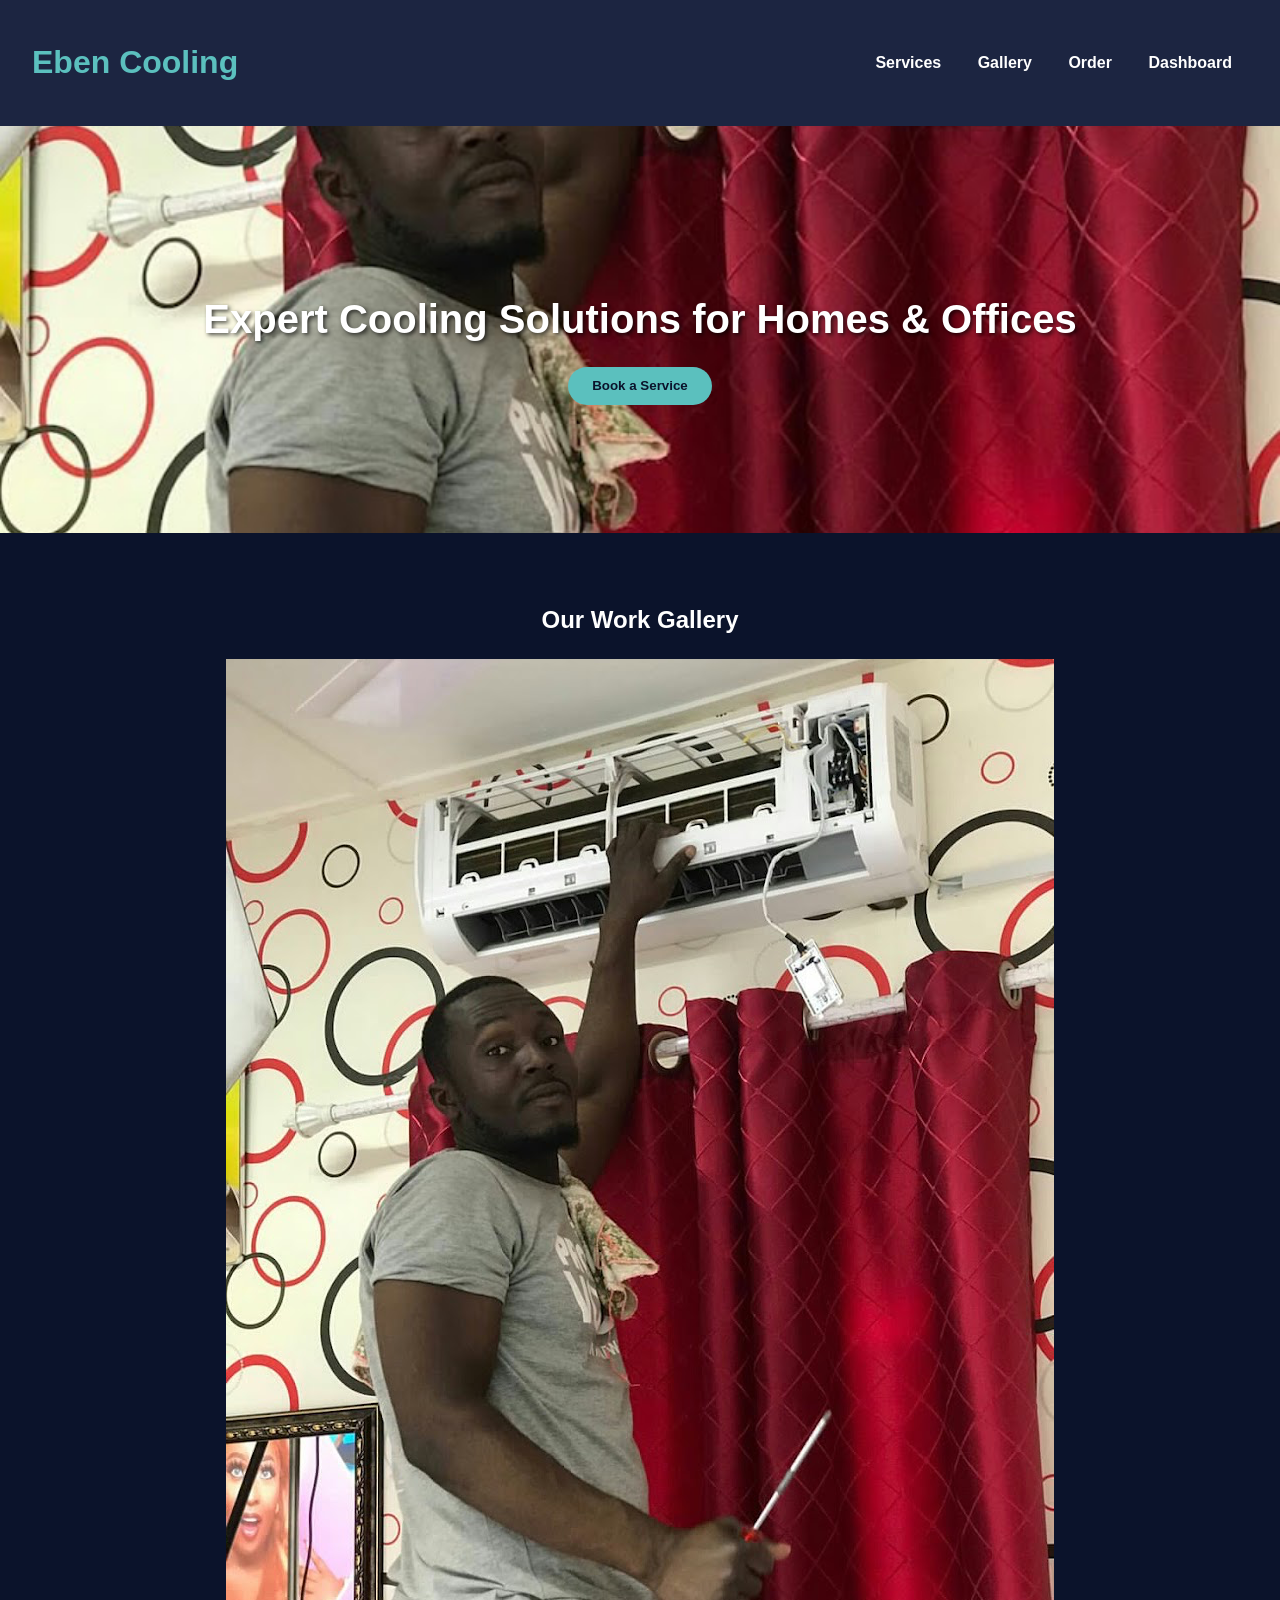
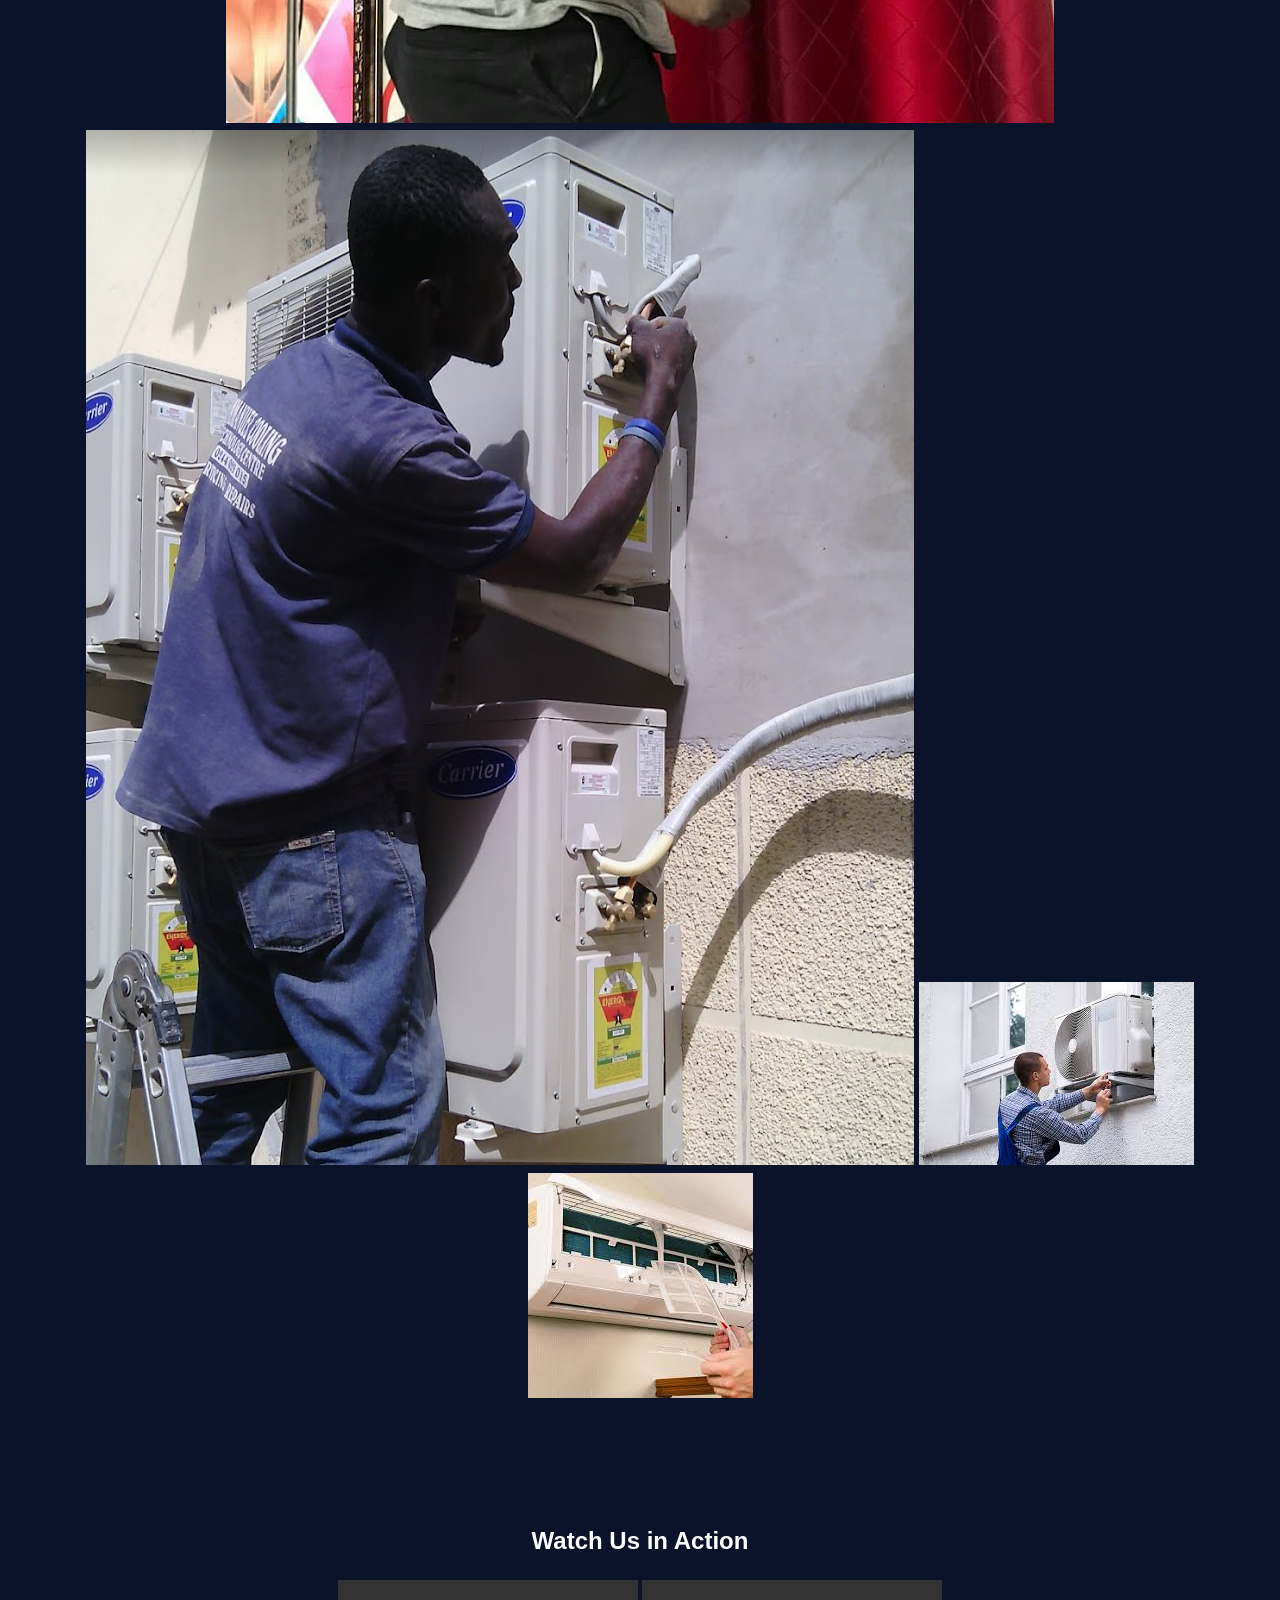
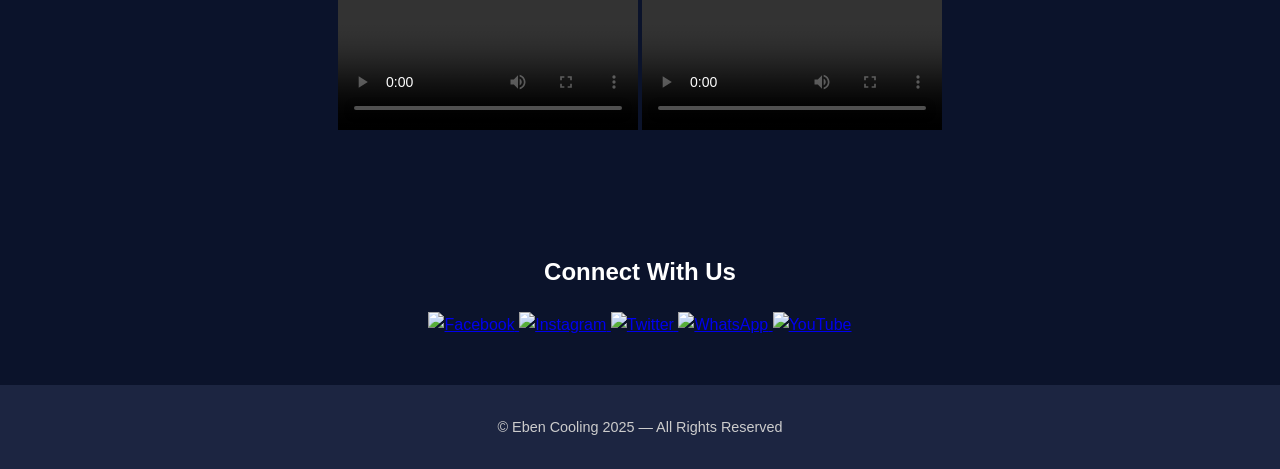
==== index.html @ 66807054 "Update index.html" ====
<!DOCTYPE html>
<html lang="en">
<head>
  <meta charset="UTF-8" />
  <meta name="viewport" content="width=device-width, initial-scale=1.0" />
  <title>Eben Cooling</title>
  <link rel="stylesheet" href="../css/style.css">
  <style>
body {
  margin: 0;
  font-family: 'Segoe UI', sans-serif;
  background-color: #0b132b;
  color: white;
  line-height: 1.6;
}
header {
  background: #1c2541;
  display: flex;
  justify-content: space-between;
  align-items: center;
  padding: 1rem 2rem;
}
header h1 { color: #5bc0be; }
nav a {
  color: white;
  text-decoration: none;
  margin: 0 1rem;
  font-weight: bold;
}
nav a:hover { color: #5bc0be; }
section { padding: 3rem 2rem; text-align: center; }
.btn {
  background: #5bc0be;
  color: #0b132b;
  padding: 0.7rem 1.5rem;
  border: none;
  border-radius: 30px;
  font-weight: bold;
  cursor: pointer;
}
.btn:hover { background: #3aafa9; }
footer {
  background: #1c2541;
  text-align: center;
  padding: 1rem;
  color: #ccc;
  font-size: 0.9rem;
}
   

</style>
  <style>
    .hero {
      background: url('images/banner.PNG') center/cover no-repeat;
      text-align: center;
      padding: 8rem 2rem;
      color: white;
    }
    .hero h2 {
      font-size: 2.5rem;
      margin-bottom: 1rem;
      text-shadow: 2px 2px 4px rgba(0,0,0,0.7);
    }
  </style>
</head>
<body>
  <header>
    <h1>Eben Cooling</h1>
    <nav>
      <a href="services.html">Services</a>
      <a href="gallery.html">Gallery</a>
      <a href="order.html">Order</a>
      <a href="dashboard.html">Dashboard</a>
    </nav>
  </header>

 
  <section class="hero">
    <h2>Expert Cooling Solutions for Homes & Offices</h2>
    <button class="btn" onclick="window.location.href='order.html'">Book a Service</button>
  </section>
  

<style>
  /* Gallery Section */
gallery {
    display: grid;
    grid-template-columns: repeat(auto-fit, minmax(250px, 1fr));
    gap: 20px;
    padding: 20px;
}

/* Images */
gallery img {
    width: 100%;
    height: 250px;
    object-fit: cover;
    border-radius: 12px;
    box-shadow: 0 4px 10px rgba(0,0,0,0.2);
    transition: transform 0.3s ease;
}

/* Hover Effect */
gallery img:hover {
    transform: scale(1.05);
}
  </style>
  <!-- 📸 Picture Gallery -->
  <section id="gallery" class="section">
    <h2>Our Work Gallery</h2>
    <div class="gallery">
      <img src="images/banner.PNG" alt="AC Installation">
      <img src="images/boss.PNG" alt="Repair Work">
      <img src="images/three.jpg" alt="Team on site">
      <img src="images/two.jpg" alt="AC Cleaning">
    </div>
  </section>

  <!-- 🎥 Video Section -->
  <section id="gallery" class="section">
    <h2>Watch Us in Action</h2>
    <div class="gallery">
      <video controls>
        <source src="images/Video.MP4" type="video/MP4">
        Your browser does not support the video tag.
      </video>

      <video controls>
        <source src="images/Video2.MP4" type="video/mp4">
        Your browser does not support the video tag.
      </video>
    </div>
  </section>

<style>

/* Social Media Section */
social-section{
    text-align:center;
    padding:20px;
}

/* Icons in one straight line */
social-icons{
    display:flex;
    justify-content:center;
    align-items:center;
    gap:15px;
}

/* Small Icons */
social-icons a img{
    width:35px;
    height:35px;
    transition:0.3s;
}

/* Hover Effect */
social-icons a img:hover{
    transform:scale(1.1);
}

</style>
  <!-- Social Media Section -->
<section class="social-section">
    <h2>Connect With Us</h2>

    <div class="social-icons">
        <a href="https://facebook.com" target="_blank">
            <img src="https://cdn-icons-png.flaticon.com/512/733/733547.png" alt="Facebook">
        </a>

        <a href="https://instagram.com" target="_blank">
            <img src="https://cdn-icons-png.flaticon.com/512/2111/2111463.png" alt="Instagram">
        </a>

        <a href="https://twitter.com" target="_blank">
            <img src="https://cdn-icons-png.flaticon.com/512/733/733579.png" alt="Twitter">
        </a>

        <a href="https://wa.me/+233546272755" target="_blank">
            <img src="https://cdn-icons-png.flaticon.com/512/733/733585.png" alt="WhatsApp">
        </a>

        <a href="https://youtube.com" target="_blank">
            <img src="https://cdn-icons-png.flaticon.com/512/1384/1384060.png" alt="YouTube">
        </a>
    </div>
</section>

  <footer>
    <p>© Eben Cooling 2025 — All Rights Reserved</p>
  </footer>
</body>
</html>
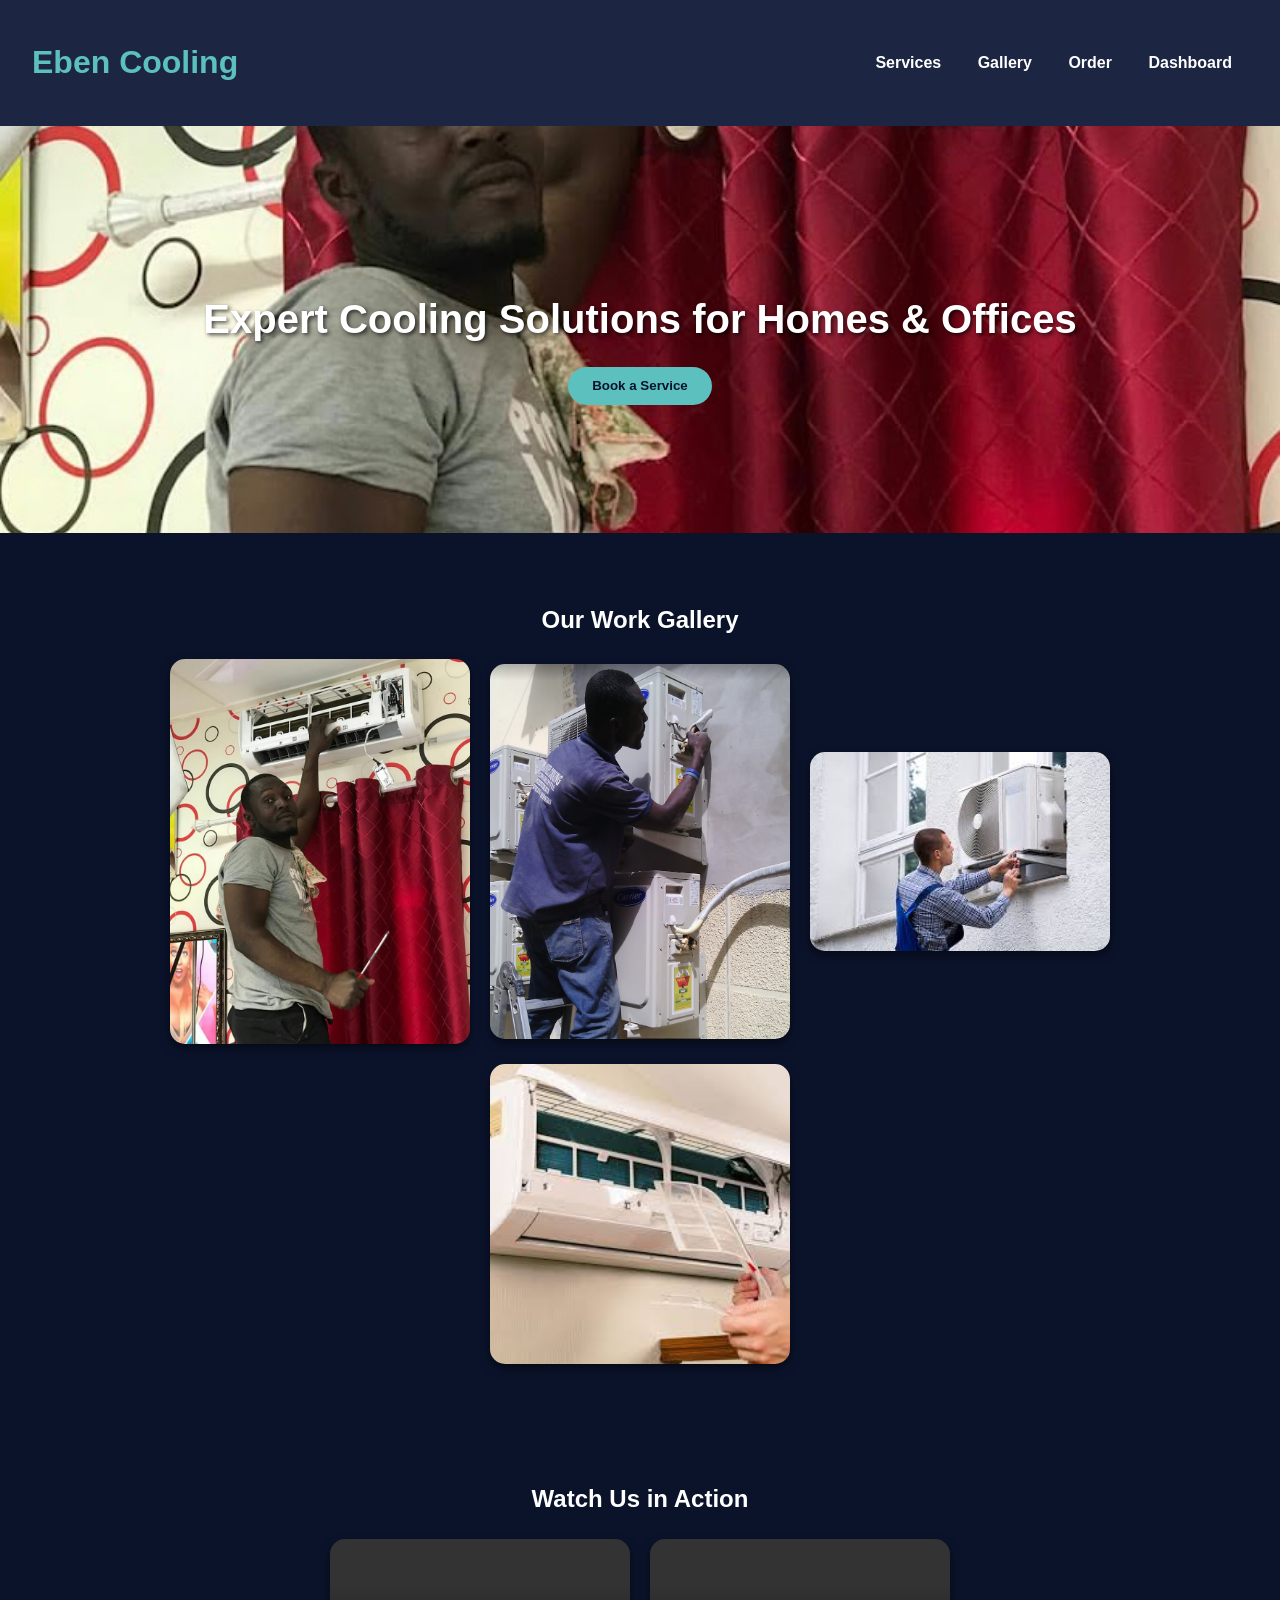
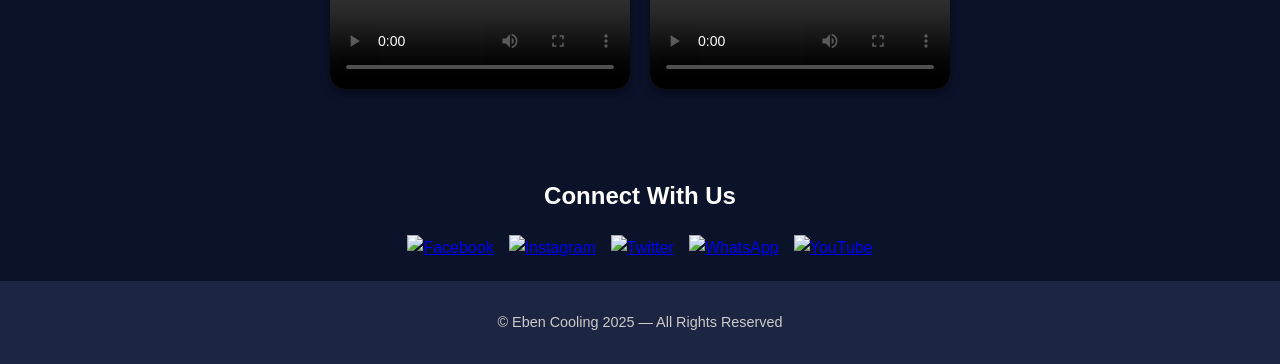
==== commit 85810e0e: "Update index.html" ====
--- a/index.html
+++ b/index.html
@@ -79,32 +79,25 @@
     <h2>Expert Cooling Solutions for Homes & Offices</h2>
     <button class="btn" onclick="window.location.href='order.html'">Book a Service</button>
   </section>
-  
 
-<style>
-  /* Gallery Section */
-gallery {
-    display: grid;
-    grid-template-columns: repeat(auto-fit, minmax(250px, 1fr));
-    gap: 20px;
-    padding: 20px;
+  <style>
+    .gallery{
+    display:flex;
+    justify-content:center;
+    align-items:center;
+    flex-wrap:wrap;
+    gap:20px;
+    margin-top:20px;
 }
 
-/* Images */
-gallery img {
-    width: 100%;
-    height: 250px;
-    object-fit: cover;
-    border-radius: 12px;
-    box-shadow: 0 4px 10px rgba(0,0,0,0.2);
-    transition: transform 0.3s ease;
+.gallery img,
+.gallery video{
+    width:300px;
+    border-radius:15px;
+    box-shadow:0 4px 10px rgba(0,0,0,0.5);
 }
+    </style>
 
-/* Hover Effect */
-gallery img:hover {
-    transform: scale(1.05);
-}
-  </style>
   <!-- 📸 Picture Gallery -->
   <section id="gallery" class="section">
     <h2>Our Work Gallery</h2>
@@ -135,13 +128,13 @@
 <style>
 
 /* Social Media Section */
-social-section{
+.social-section{
     text-align:center;
     padding:20px;
 }
 
 /* Icons in one straight line */
-social-icons{
+.social-icons{
     display:flex;
     justify-content:center;
     align-items:center;
@@ -149,14 +142,14 @@
 }
 
 /* Small Icons */
-social-icons a img{
+.social-icons a img{
     width:35px;
     height:35px;
     transition:0.3s;
 }
 
 /* Hover Effect */
-social-icons a img:hover{
+.social-icons a img:hover{
     transform:scale(1.1);
 }
 
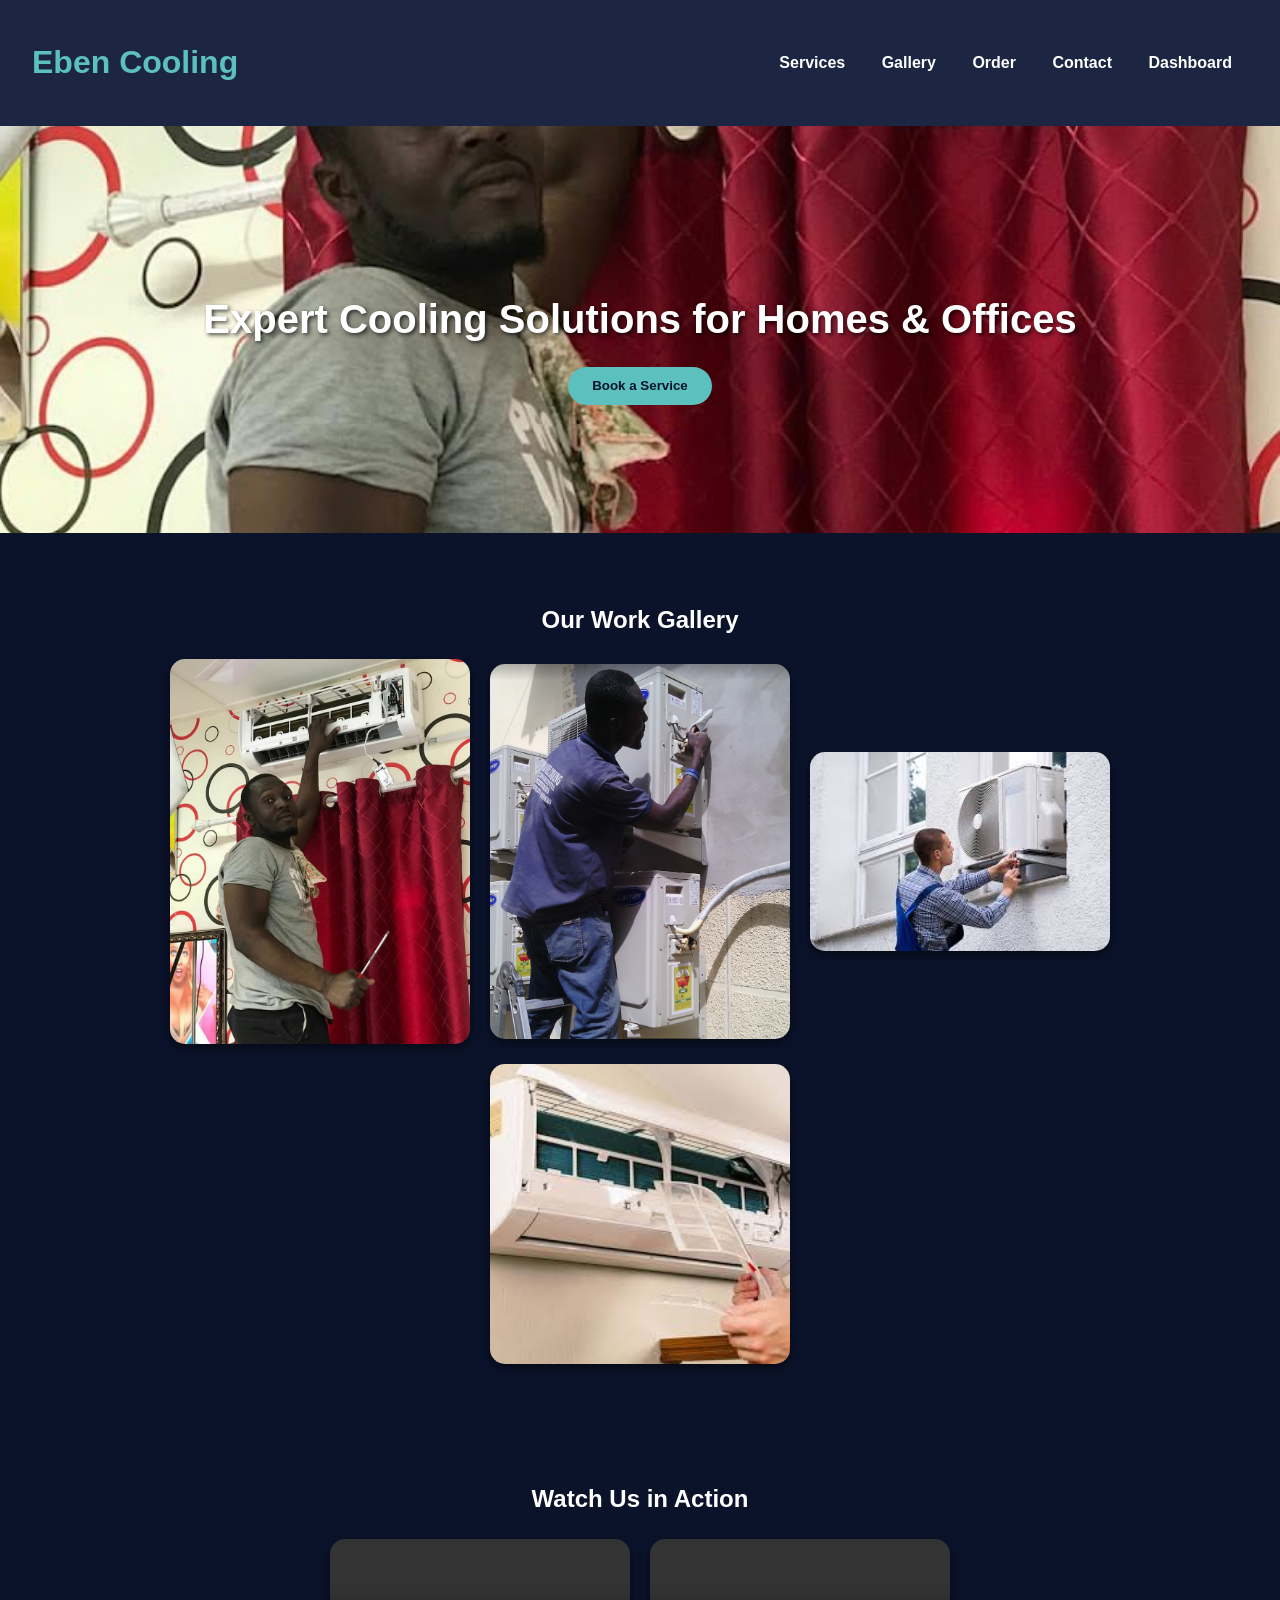
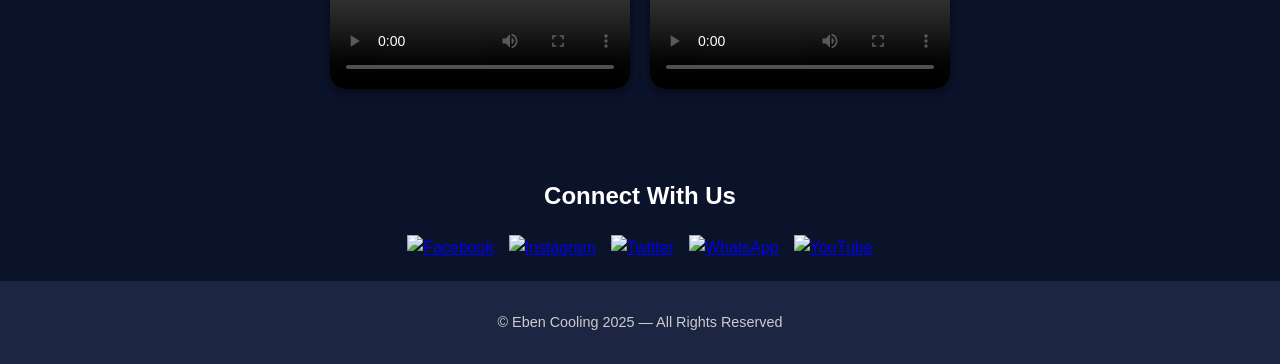
==== commit d48624cc: "Update index.html" ====
--- a/index.html
+++ b/index.html
@@ -70,6 +70,7 @@
       <a href="services.html">Services</a>
       <a href="gallery.html">Gallery</a>
       <a href="order.html">Order</a>
+      <a href="contact.html">Contact</a>
       <a href="dashboard.html">Dashboard</a>
     </nav>
   </header>
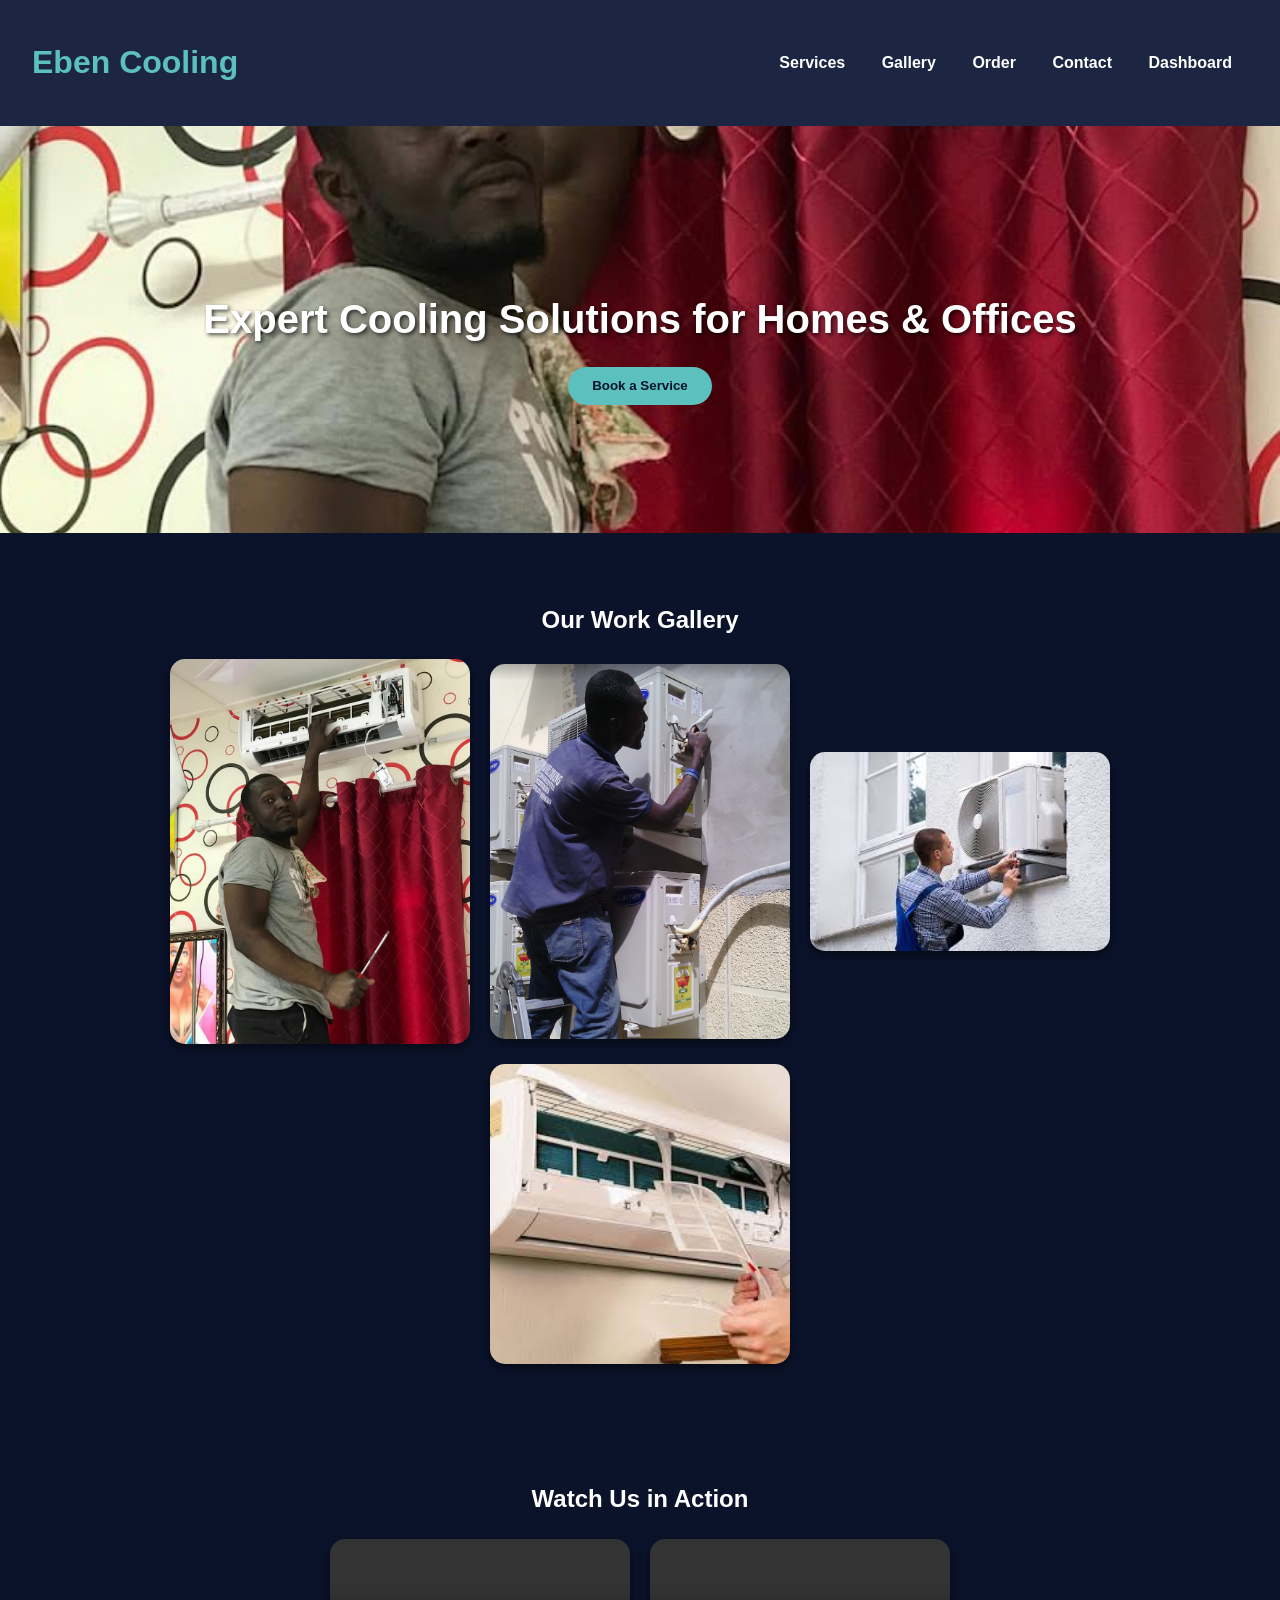
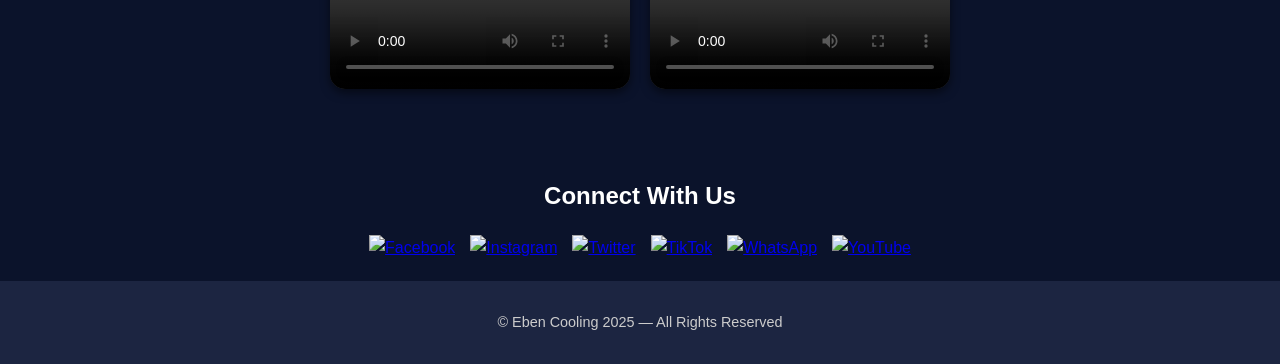
==== commit 739c7c4d: "Update index.html" ====
--- a/index.html
+++ b/index.html
@@ -172,11 +172,15 @@
             <img src="https://cdn-icons-png.flaticon.com/512/733/733579.png" alt="Twitter">
         </a>
 
+      <a href="https://tiktok.com/@ebencooling" target="_blank">
+    <img src="https://cdn-icons-png.flaticon.com/512/3046/3046121.png" alt="TikTok">
+</a>
+
         <a href="https://wa.me/+233546272755" target="_blank">
             <img src="https://cdn-icons-png.flaticon.com/512/733/733585.png" alt="WhatsApp">
         </a>
 
-        <a href="https://youtube.com" target="_blank">
+        <a href="https://youtube.com/@ebencoolingtechnologycente4250" target="_blank">
             <img src="https://cdn-icons-png.flaticon.com/512/1384/1384060.png" alt="YouTube">
         </a>
     </div>
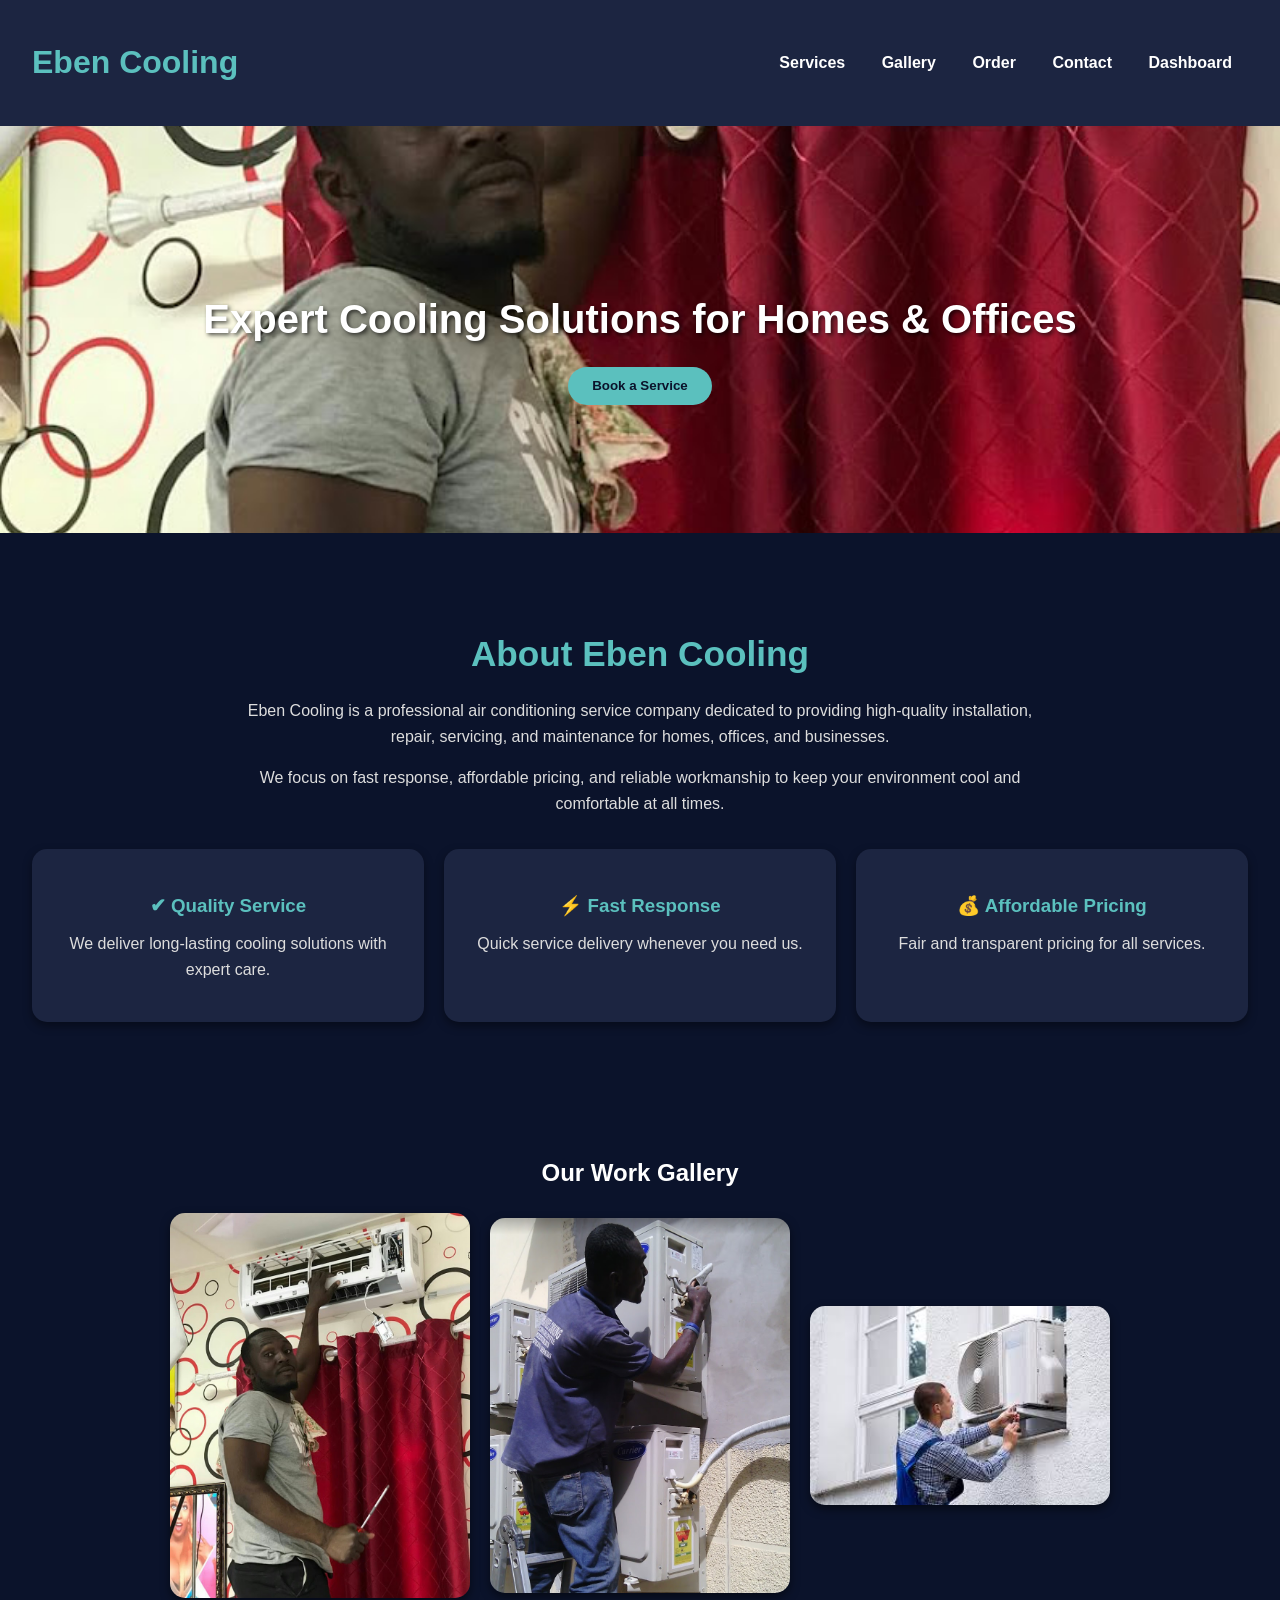
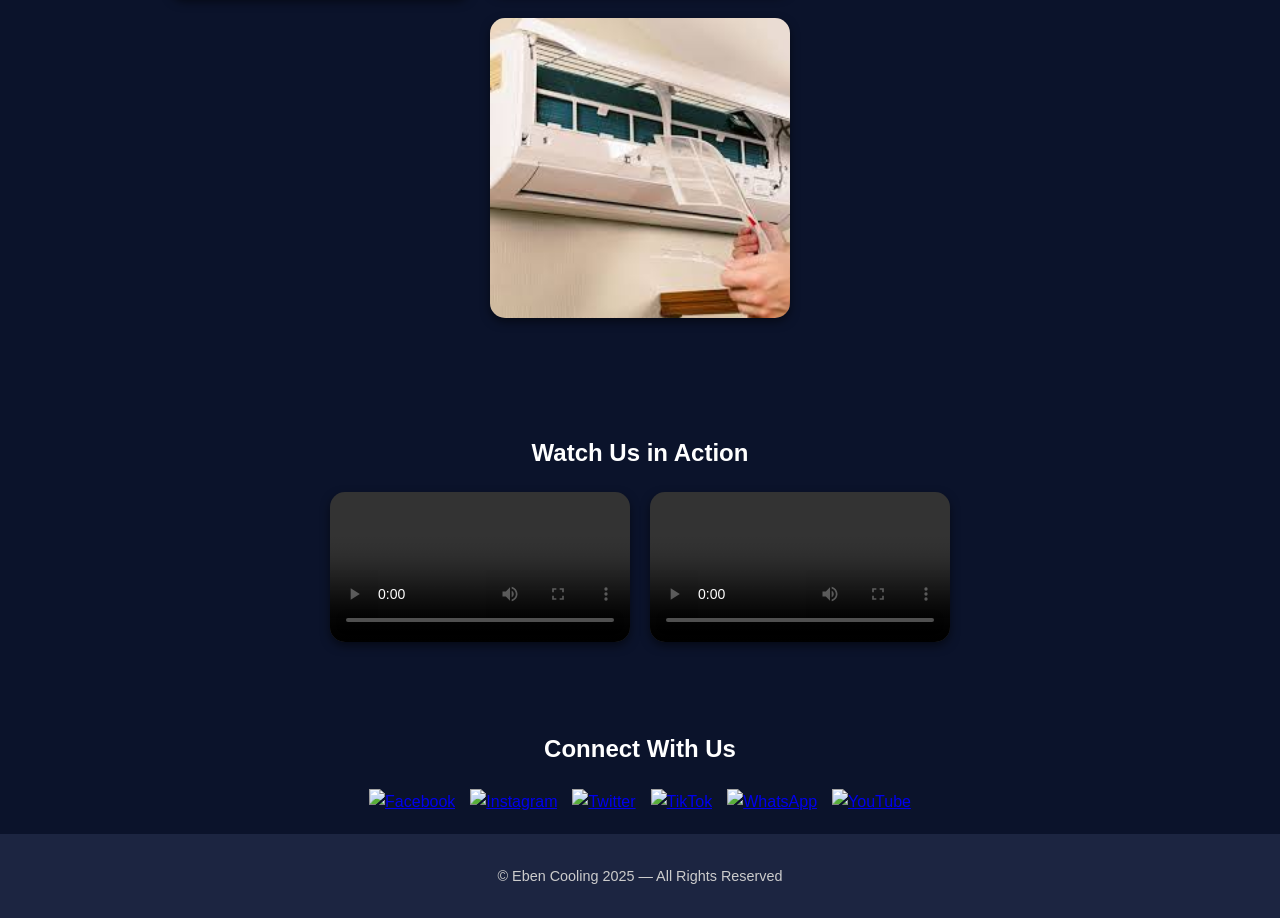
==== commit 20e5a053: "Update index.html" ====
--- a/index.html
+++ b/index.html
@@ -82,6 +82,79 @@
   </section>
 
   <style>
+  .about-section{
+  padding:4rem 2rem;
+  text-align:center;
+  background:#0b132b;
+}
+
+.about-section h2{
+  color:#5bc0be;
+  margin-bottom:1rem;
+  font-size:2.2rem;
+}
+
+.about-section p{
+  max-width:800px;
+  margin:auto;
+  color:#ddd;
+  margin-bottom:1rem;
+}
+
+.about-boxes{
+  display:grid;
+  grid-template-columns:repeat(auto-fit, minmax(250px,1fr));
+  gap:20px;
+  margin-top:2rem;
+}
+
+.about-box{
+  background:#1c2541;
+  padding:1.5rem;
+  border-radius:15px;
+  box-shadow:0 4px 10px rgba(0,0,0,0.4);
+}
+
+.about-box h3{
+  color:#5bc0be;
+  margin-bottom:10px;
+}
+    </style>
+<section class="about-section">
+
+  <h2>About Eben Cooling</h2>
+
+  <p>
+    Eben Cooling is a professional air conditioning service company dedicated to providing
+    high-quality installation, repair, servicing, and maintenance for homes, offices, and businesses.
+  </p>
+
+  <p>
+    We focus on fast response, affordable pricing, and reliable workmanship to keep your environment
+    cool and comfortable at all times.
+  </p>
+
+  <div class="about-boxes">
+
+    <div class="about-box">
+      <h3>✔ Quality Service</h3>
+      <p>We deliver long-lasting cooling solutions with expert care.</p>
+    </div>
+
+    <div class="about-box">
+      <h3>⚡ Fast Response</h3>
+      <p>Quick service delivery whenever you need us.</p>
+    </div>
+
+    <div class="about-box">
+      <h3>💰 Affordable Pricing</h3>
+      <p>Fair and transparent pricing for all services.</p>
+    </div>
+
+  </div>
+
+</section>
+  <style>
     .gallery{
     display:flex;
     justify-content:center;
